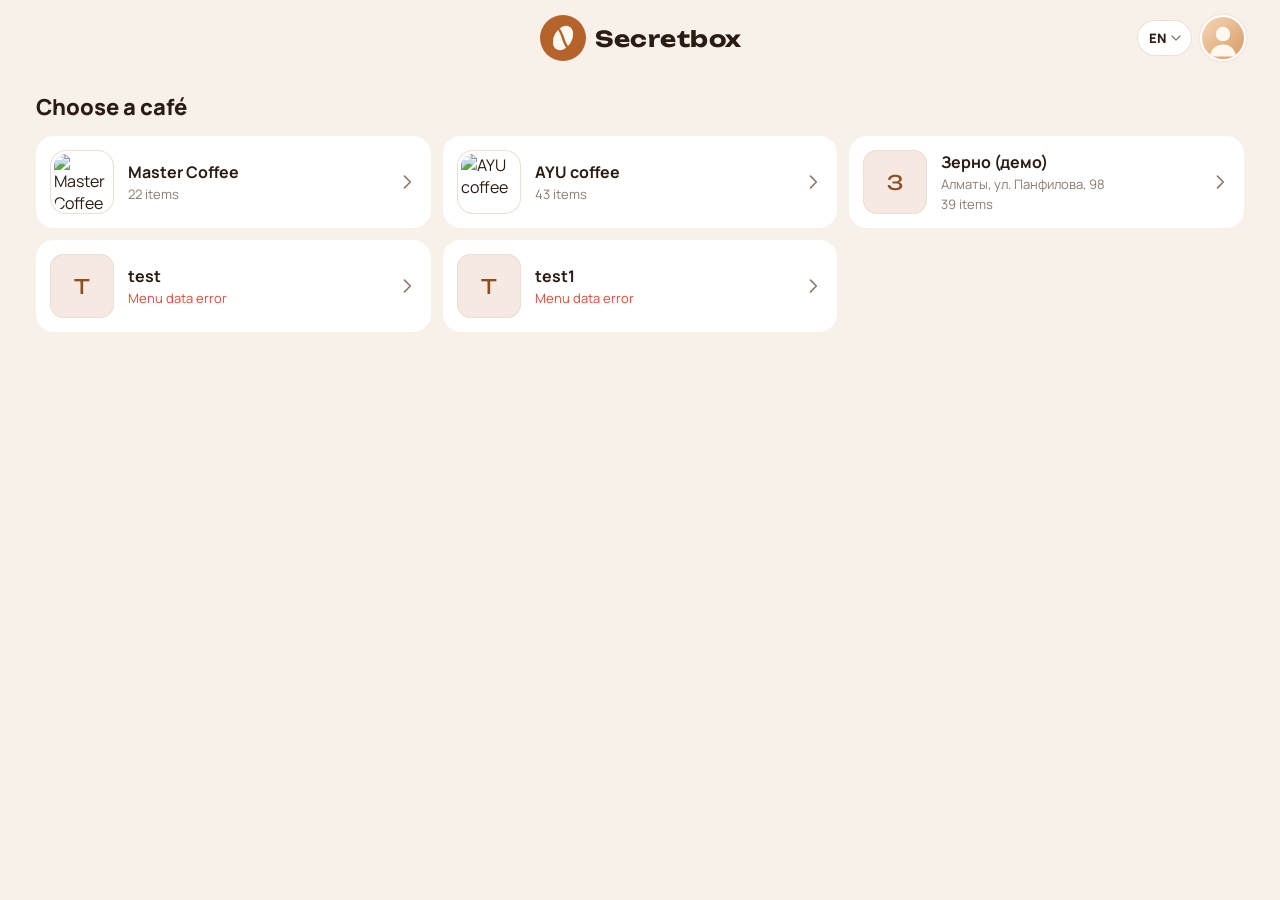
==== coffee-menu/index.html @ 2710d6aa "Фронтенд: поиск, добавки, языки, фильтры, профиль гостя, QR-коды столов - Поиск по меню (название, о" ====
<!doctype html>
<html lang="ru">
<head>
  <meta charset="utf-8">
  <meta name="viewport" content="width=device-width, initial-scale=1, viewport-fit=cover">
  <meta name="theme-color" content="#f7f1ea" media="(prefers-color-scheme: light)">
  <meta name="theme-color" content="#15110e" media="(prefers-color-scheme: dark)">
  <title>Меню кофейни</title>
  <link rel="preconnect" href="https://fonts.googleapis.com">
  <link rel="preconnect" href="https://fonts.gstatic.com" crossorigin>
  <link href="https://fonts.googleapis.com/css2?family=Manrope:wght@400;500;600;700;800&family=Unbounded:wght@600;700&display=swap" rel="stylesheet">
  <link rel="stylesheet" href="styles.css">
</head>
<body>
  <header class="topbar">
    <div class="container topbar-inner" id="topbar"></div>
  </header>

  <main>
    <section class="container today" id="today" hidden>
      <div class="section-head">
        <h2 id="todayTitle">Сегодня в меню</h2>
        <span class="today-date" id="todayDate"></span>
      </div>
      <div class="specials" id="specials"></div>
    </section>

    <nav class="tabs-wrap" id="tabsWrap" aria-label="Разделы меню" hidden>
      <div class="container">
        <div class="tabs" id="tabs"></div>
      </div>
    </nav>

    <section class="container menu" id="menu">
      <div class="loading">Загружаем меню…</div>
    </section>

    <section class="container screen" id="screen" hidden></section>
  </main>

  <button class="cart-bar" id="cartBar" type="button" data-order hidden></button>

  <div class="toast" id="toast" role="status" aria-live="polite" hidden></div>

  <div class="overlay" id="overlay" hidden>
    <div class="sheet" id="sheet" role="dialog" aria-modal="true"></div>
  </div>

  <!-- api.js — единственное место, которое знает, откуда берутся данные (сейчас JSON, потом БД) -->
  <script src="i18n.js"></script>
  <script src="api.js"></script>
  <script src="app.js"></script>
</body>
</html>
---- coffee-menu/styles.css ----
:root {
  color-scheme: light;
  --bg: #f7f1ea;
  --surface: #ffffff;
  --surface-2: #f3ebe2;
  --text: #2a1c13;
  --text-2: #4a3a2e;
  --muted: #8b7b6e;
  --line: #eadfd3;
  /* фирменный цвет: кофейня может задать свой (theme.accent в data/cafes.json), остальные оттенки считаются от него */
  --accent: #b5622b;
  --on-accent: #fff;
  --accent-dark: color-mix(in srgb, var(--accent) 78%, #000);
  --accent-soft: color-mix(in srgb, var(--accent) 14%, #fff);
  /* тёмные кнопки и плашки («Оплатить», плашка заказа, активная вкладка) */
  --ink: #2a1c13;
  --ink-hover: #3d2a1d;
  --on-ink: #fff;
  --round-bg: rgba(255, 255, 255, .92);
  --hot: #e2493b;
  --radius: 18px;
  --shadow: 0 6px 24px rgba(74, 44, 20, .08);
  --shadow-lg: 0 20px 60px rgba(42, 24, 10, .25);
  --gutter: 16px;
  --font: 'Manrope', system-ui, -apple-system, 'Segoe UI', Roboto, sans-serif;
}

/* тёмная тема — по настройке телефона/компьютера */
@media (prefers-color-scheme: dark) {
  :root {
    color-scheme: dark;
    --bg: #15110e;
    --surface: #211a15;
    --surface-2: #2c231d;
    --text: #f2e9e0;
    --text-2: #d6c9bd;
    --muted: #a39385;
    --line: #3a2f27;
    --accent-dark: color-mix(in srgb, var(--accent) 55%, #fff);
    --accent-soft: color-mix(in srgb, var(--accent) 26%, #211a15);
    --ink: #f2e9e0;
    --ink-hover: #ffffff;
    --on-ink: #1c1511;
    --round-bg: rgba(33, 26, 21, .9);
    --shadow: 0 6px 24px rgba(0, 0, 0, .35);
    --shadow-lg: 0 20px 60px rgba(0, 0, 0, .6);
  }
  /* логотипы кофеен рассчитаны на светлый фон */
  img.logo-mark { padding: 3px; border-radius: 12px; background: #fff; }
}

*,
*::before,
*::after { box-sizing: border-box; }

html { -webkit-text-size-adjust: 100%; }

body {
  margin: 0;
  font-family: var(--font);
  color: var(--text);
  background: var(--bg);
  -webkit-font-smoothing: antialiased;
  -webkit-tap-highlight-color: transparent;
  padding-bottom: calc(96px + env(safe-area-inset-bottom));
}
body.locked { overflow: hidden; }

h1, h2, h3, p { margin: 0; }
button { font: inherit; color: inherit; cursor: pointer; border: 0; background: none; padding: 0; }
svg { fill: none; stroke: currentColor; stroke-width: 2; stroke-linecap: round; stroke-linejoin: round; }

.container {
  width: 100%;
  max-width: 1240px;
  margin: 0 auto;
  padding: 0 var(--gutter);
}

/* ───────── шапка */

.topbar { padding: 14px 0 6px; }
.topbar-inner {
  display: grid;
  grid-template-columns: 1fr auto 1fr;
  align-items: center;
  gap: 12px;
}

.top-left { display: flex; flex-direction: column; align-items: flex-start; gap: 4px; min-width: 0; }
.table-pill {
  padding: 4px 10px;
  border-radius: 999px;
  background: var(--accent-soft);
  color: var(--accent-dark);
  font-weight: 800;
  font-size: 12.5px;
  white-space: nowrap;
}

.address {
  display: flex;
  align-items: center;
  gap: 8px;
  min-width: 0;
  max-width: 100%;
  color: inherit;
  text-decoration: none;
}
.address svg { width: 22px; height: 22px; flex: none; color: var(--accent); }
.address-text { display: flex; flex-direction: column; min-width: 0; line-height: 1.2; }
.address-text b,
.address-text small { white-space: nowrap; overflow: hidden; text-overflow: ellipsis; }
.address-text b { font-size: 14px; }
.address-text small { font-size: 12px; color: var(--muted); }

.logo {
  display: flex;
  align-items: center;
  gap: 8px;
  color: var(--text);
  text-decoration: none;
}
.logo { min-width: 0; max-width: 42vw; }
.logo-mark { width: 48px; height: 48px; flex: none; object-fit: contain; }
.logo-letter,
.cafe-logo.logo-letter {
  display: grid;
  place-items: center;
  border-radius: 14px;
  background: var(--accent-soft);
  color: var(--accent-dark);
  font-family: 'Unbounded', var(--font);
  font-size: 20px;
}
.logo-text {
  font-family: 'Unbounded', var(--font);
  font-weight: 700;
  font-size: 22px;
  letter-spacing: .02em;
  white-space: nowrap;
  overflow: hidden;
  text-overflow: ellipsis;
  max-width: 100%;
}

.top-right { justify-self: end; display: flex; align-items: center; gap: 10px; }

/* переключатель языка */
.lang { position: relative; }
.lang-btn {
  display: flex;
  align-items: center;
  gap: 2px;
  height: 36px;
  padding: 0 8px 0 12px;
  border-radius: 999px;
  background: var(--surface);
  box-shadow: inset 0 0 0 1px var(--line);
  font-weight: 800;
  font-size: 13px;
}
.lang-btn svg { width: 16px; height: 16px; color: var(--muted); }
.lang-btn:hover { box-shadow: inset 0 0 0 1px var(--accent); }
.lang-menu {
  position: absolute;
  z-index: 40;
  top: calc(100% + 6px);
  right: 0;
  display: flex;
  flex-direction: column;
  min-width: 160px;
  padding: 6px;
  border-radius: 16px;
  background: var(--surface);
  box-shadow: var(--shadow-lg);
}
.lang-menu[hidden] { display: none; }
.lang-menu button {
  display: flex;
  align-items: center;
  gap: 10px;
  padding: 10px 12px;
  border-radius: 10px;
  font-weight: 600;
  font-size: 14px;
  text-align: left;
}
.lang-menu button b { width: 24px; font-size: 12px; color: var(--muted); }
.lang-menu button:hover { background: var(--surface-2); }
.lang-menu button.active { background: var(--accent-soft); color: var(--accent-dark); }

.avatar {
  flex: none;
  width: 42px;
  height: 42px;
  border-radius: 50%;
  overflow: hidden;
  box-shadow: 0 0 0 2px var(--surface), 0 0 0 4px var(--accent-soft);
}
.avatar img { width: 100%; height: 100%; display: block; }

/* ───────── сегодня */

.today { padding-top: 18px; }

.section-head {
  display: flex;
  align-items: baseline;
  justify-content: space-between;
  gap: 12px;
  margin-bottom: 12px;
}
.section-head h2 { font-size: 22px; font-weight: 800; }
.today-date { color: var(--muted); font-size: 13px; }

.specials {
  display: grid;
  grid-template-columns: repeat(3, minmax(0, 1fr));
  gap: 14px;
}

.special {
  display: flex;
  gap: 14px;
  padding: 12px;
  background: var(--surface);
  border-radius: 22px;
  box-shadow: var(--shadow);
  cursor: pointer;
  transition: transform .2s, box-shadow .2s;
  outline: none;
}
.special:hover,
.special:focus-visible { transform: translateY(-2px); box-shadow: 0 12px 32px rgba(74, 44, 20, .13); }

.special-pic { position: relative; width: 132px; flex: none; }
.special-pic .pic { height: 100%; min-height: 132px; aspect-ratio: auto; font-size: 64px; }

.special-body { display: flex; flex-direction: column; min-width: 0; flex: 1; }
.special-label {
  align-self: flex-start;
  font-size: 11px;
  font-weight: 800;
  letter-spacing: .06em;
  text-transform: uppercase;
  color: var(--accent);
  background: var(--accent-soft);
  padding: 4px 8px;
  border-radius: 999px;
  margin-bottom: 6px;
}
.special-body h3 { font-size: 17px; line-height: 1.25; }
.special-body p { font-size: 13px; color: var(--muted); margin-top: 4px; line-height: 1.35; }
.special-foot { margin-top: auto; padding-top: 10px; display: flex; flex-direction: column; gap: 8px; }

/* ───────── лента разделов */

.tabs-wrap {
  position: sticky;
  top: 0;
  z-index: 20;
  margin-top: 22px;
  padding: 10px 0;
  background: color-mix(in srgb, var(--bg) 88%, transparent);
  backdrop-filter: blur(12px);
  -webkit-backdrop-filter: blur(12px);
  transition: box-shadow .2s;
}
.tabs-wrap.stuck { box-shadow: 0 6px 18px rgba(74, 44, 20, .08); }

.tabs {
  position: relative;
  display: flex;
  gap: 8px;
  overflow-x: auto;
  scrollbar-width: none;
  margin: 0 calc(var(--gutter) * -1);
  padding: 2px var(--gutter);
  scroll-padding: 0 var(--gutter);
}
.tabs::-webkit-scrollbar { display: none; }

.tab {
  flex: none;
  display: flex;
  align-items: center;
  gap: 6px;
  padding: 10px 16px;
  border-radius: 999px;
  background: var(--surface);
  font-weight: 700;
  font-size: 14px;
  white-space: nowrap;
  box-shadow: inset 0 0 0 1px var(--line);
  transition: background .2s, color .2s, box-shadow .2s;
}
.tab:hover { box-shadow: inset 0 0 0 1px var(--accent); }
.tab.active { background: var(--ink); color: var(--on-ink); box-shadow: none; }
.tab-emoji { font-size: 16px; }
.tab-icon { position: relative; padding: 0; width: 42px; justify-content: center; }
.tab-icon svg { width: 18px; height: 18px; stroke-width: 2.4; }
.tab-icon.on { box-shadow: inset 0 0 0 2px var(--accent); color: var(--accent-dark); }
.tab-count {
  position: absolute;
  top: -4px;
  right: -4px;
  display: grid;
  place-items: center;
  min-width: 18px;
  height: 18px;
  padding: 0 4px;
  border-radius: 999px;
  background: var(--accent);
  color: var(--on-accent);
  font-size: 11px;
  font-weight: 800;
}
/* у иконок в ленте место под счётчик, чтобы он не обрезался */
.tabs { padding-top: 6px; }

/* строка поиска на месте ленты разделов */
.search-bar {
  display: flex;
  align-items: center;
  gap: 10px;
  flex: 1;
  min-width: 0;
  height: 42px;
  padding: 0 6px 0 14px;
  border-radius: 999px;
  background: var(--surface);
  box-shadow: inset 0 0 0 1.5px var(--accent);
}
.search-bar > svg { width: 18px; height: 18px; flex: none; color: var(--muted); stroke-width: 2.4; }
.search-bar input {
  flex: 1;
  min-width: 0;
  height: 100%;
  border: 0;
  background: none;
  font: inherit;
  font-size: 16px; /* меньше 16px — iOS увеличивает страницу при фокусе */
  color: var(--text);
  outline: none;
}
.search-bar input::-webkit-search-cancel-button { display: none; }
.search-bar .link { flex: none; padding: 0 10px; }

/* ───────── меню */

.menu { padding-top: 6px; }
.group { margin-top: 18px; }
.group-title { font-size: 20px; font-weight: 800; margin-bottom: 12px; }
.group-title span { color: var(--muted); font-weight: 600; font-size: 15px; margin-left: 4px; }

.grid {
  display: grid;
  grid-template-columns: repeat(auto-fill, minmax(210px, 1fr));
  gap: 16px;
}

/* «картинка» позиции */
.pic {
  position: relative;
  display: grid;
  place-items: center;
  aspect-ratio: 1;
  border-radius: 16px;
  overflow: hidden;
  font-size: clamp(54px, 9vw, 84px);
  background:
    radial-gradient(circle at 28% 22%, rgba(255, 255, 255, .85), transparent 42%),
    radial-gradient(circle at 80% 90%, rgba(0, 0, 0, .08), transparent 45%),
    linear-gradient(150deg, var(--c1), var(--c2));
}
.pic::before,
.pic::after {
  content: '';
  position: absolute;
  border-radius: 50%;
  border: 2px solid rgba(255, 255, 255, .45);
}
.pic::before { width: 78%; aspect-ratio: 1; }
.pic::after { width: 56%; aspect-ratio: 1; background: rgba(255, 255, 255, .28); border: 0; }
.pic span {
  position: relative;
  z-index: 1;
  line-height: 1;
  filter: drop-shadow(0 10px 12px rgba(60, 30, 10, .28));
  transition: transform .3s cubic-bezier(.3, 1.5, .5, 1);
}
/* фото позиции (image_url) ложится поверх иконки; если файла нет — img удаляется и видна иконка */
.pic img {
  position: absolute;
  inset: 0;
  z-index: 2;
  width: 100%;
  height: 100%;
  object-fit: cover;
  background: var(--surface-2);
}

.card {
  position: relative;
  display: flex;
  flex-direction: column;
  background: var(--surface);
  border-radius: var(--radius);
  padding: 8px;
  cursor: pointer;
  transition: transform .2s, box-shadow .2s;
  outline: none;
}
.card:hover,
.card:focus-visible { box-shadow: var(--shadow); transform: translateY(-2px); }
.card:hover .pic span,
.special:hover .pic span { transform: scale(1.08) rotate(-4deg); }

.card-pic { position: relative; }
.badge {
  position: absolute;
  top: 8px;
  left: 8px;
  z-index: 2;
  padding: 4px 9px;
  border-radius: 999px;
  font-size: 11px;
  font-weight: 800;
  color: var(--on-ink);
  background: var(--ink);
}
.badge.hot { background: var(--hot); }
.badge.big { top: 16px; left: 16px; font-size: 13px; padding: 6px 12px; }

.card-body {
  display: flex;
  flex-direction: column;
  flex: 1;
  padding: 10px 4px 2px;
}
.card-title {
  font-size: 15px;
  font-weight: 700;
  line-height: 1.25;
}
.card-short {
  margin-top: 4px;
  font-size: 12.5px;
  line-height: 1.35;
  color: var(--muted);
  display: -webkit-box;
  -webkit-line-clamp: 2;
  -webkit-box-orient: vertical;
  overflow: hidden;
}
.card-price {
  display: flex;
  align-items: baseline;
  gap: 8px;
  margin: auto 0 10px;
  padding-top: 10px;
}
.card-price b { font-size: 17px; font-weight: 800; }
.card-price s, .pm-price s { color: var(--muted); font-size: 13px; }

/* ───────── кнопки */

.btn-add {
  display: flex;
  align-items: center;
  justify-content: center;
  gap: 6px;
  width: 100%;
  height: 40px;
  border-radius: 12px;
  background: var(--accent-soft);
  color: var(--accent-dark);
  font-weight: 800;
  font-size: 14px;
  transition: background .15s, color .15s, transform .1s;
}
.btn-add svg { width: 16px; height: 16px; stroke-width: 2.6; }
.btn-add:hover { background: var(--accent); color: var(--on-accent); }
.btn-add:active { transform: scale(.97); }

.btn-add.big {
  height: 54px;
  border-radius: 16px;
  background: var(--accent);
  color: var(--on-accent);
  font-size: 16px;
  gap: 10px;
}
.btn-add.big:hover { background: var(--accent-dark); }
.btn-sub { opacity: .8; font-weight: 600; }

.stepper {
  display: flex;
  align-items: center;
  justify-content: space-between;
  height: 40px;
  border-radius: 12px;
  background: var(--accent);
  color: var(--on-accent);
  font-weight: 800;
  overflow: hidden;
}
.stepper button {
  width: 40px;
  height: 100%;
  font-size: 20px;
  font-weight: 700;
  transition: background .15s;
}
.stepper button:hover { background: rgba(0, 0, 0, .12); }
.stepper.big { height: 54px; border-radius: 16px; font-size: 16px; }
.stepper.big button { width: 54px; font-size: 24px; }
.stepper.mini { height: 32px; width: 104px; border-radius: 10px; background: var(--surface-2); color: var(--text); font-size: 14px; }
.stepper.mini button { width: 32px; font-size: 18px; }

.btn-primary {
  display: block;
  width: 100%;
  height: 56px;
  border-radius: 16px;
  background: var(--ink);
  color: var(--on-ink);
  font-weight: 800;
  font-size: 16px;
  transition: transform .1s, background .2s;
}
.btn-primary:hover { background: var(--ink-hover); }
.btn-primary:active { transform: scale(.98); }

/* ───────── плашка заказа */

.cart-bar {
  position: fixed;
  z-index: 30;
  left: 50%;
  bottom: calc(14px + env(safe-area-inset-bottom));
  transform: translateX(-50%);
  width: min(460px, calc(100% - 2 * var(--gutter)));
  display: flex;
  align-items: center;
  justify-content: space-between;
  gap: 12px;
  height: 60px;
  padding: 0 20px 0 10px;
  border-radius: 20px;
  background: var(--ink);
  color: var(--on-ink);
  font-weight: 700;
  font-size: 15px;
  box-shadow: 0 14px 34px rgba(42, 24, 10, .35);
  animation: rise .35s cubic-bezier(.2, 1.3, .4, 1);
}
.cart-bar[hidden] { display: none; }
.cart-bar b { font-size: 17px; }
.cart-bar-left { display: flex; align-items: center; gap: 12px; }
.cart-bar-count {
  display: grid;
  place-items: center;
  min-width: 40px;
  height: 40px;
  padding: 0 8px;
  border-radius: 13px;
  background: var(--accent);
  color: var(--on-accent);
  font-weight: 800;
}
.cart-bar.bump .cart-bar-count { animation: bump .35s; }

@keyframes rise { from { transform: translate(-50%, 120%); } }
@keyframes bump { 40% { transform: scale(1.25); } }

/* ───────── модальные окна */

.overlay {
  position: fixed;
  inset: 0;
  z-index: 50;
  display: flex;
  align-items: center;
  justify-content: center;
  padding: 24px;
  background: rgba(30, 18, 10, 0);
  transition: background .25s;
}
.overlay[hidden] { display: none; }
.overlay.open { background: rgba(30, 18, 10, .5); }

.sheet {
  position: relative;
  display: flex;
  flex-direction: column;
  width: 100%;
  max-width: 780px;
  max-height: min(92vh, 1000px);
  background: var(--bg);
  border-radius: 28px;
  overflow: hidden;
  box-shadow: var(--shadow-lg);
  transform: translateY(24px) scale(.98);
  opacity: 0;
  transition: transform .3s cubic-bezier(.2, 1, .3, 1), opacity .25s;
}
.sheet.order { max-width: 560px; }
.overlay.open .sheet { transform: none; opacity: 1; }
.sheet.swap .sheet-scroll { animation: swap .3s ease; }
@keyframes swap { from { opacity: 0; transform: translateX(16px); } }

.sheet-scroll {
  overflow-y: auto;
  overscroll-behavior: contain;
  -webkit-overflow-scrolling: touch;
}

.sheet-controls {
  position: absolute;
  z-index: 5;
  top: 14px;
  left: 14px;
  right: 14px;
  display: flex;
  justify-content: space-between;
  pointer-events: none;
}
.round-btn {
  pointer-events: auto;
  display: grid;
  place-items: center;
  width: 42px;
  height: 42px;
  border-radius: 50%;
  background: var(--round-bg);
  color: var(--text);
  box-shadow: 0 4px 14px rgba(42, 24, 10, .15);
  backdrop-filter: blur(6px);
  transition: transform .15s;
}
.round-btn:hover { transform: scale(1.06); }
.round-btn svg { width: 20px; height: 20px; stroke-width: 2.4; }

/* окно позиции */
.pm-hero { position: relative; }
.pm-hero .pic {
  aspect-ratio: auto;
  height: clamp(260px, 42vh, 380px);
  border-radius: 0;
  font-size: clamp(120px, 22vw, 170px);
}
.pm-hero .pic::before { width: auto; height: 82%; }
.pm-hero .pic::after { width: auto; height: 58%; }

.pm-body {
  position: relative;
  margin-top: -24px;
  padding: 24px 24px 32px;
  background: var(--bg);
  border-radius: 24px 24px 0 0;
}
.pm-title { font-size: 26px; font-weight: 800; line-height: 1.2; }
.pm-title-row { display: flex; align-items: flex-start; justify-content: space-between; gap: 12px; }
.pm-tags { display: flex; flex-wrap: wrap; gap: 6px; margin-top: 10px; }

/* метки позиций: «🔥 Хит», «🌱 Веган» */
.tag {
  display: inline-flex;
  align-items: center;
  gap: 2px;
  padding: 4px 10px;
  border-radius: 999px;
  background: color-mix(in srgb, var(--tag, var(--accent)) 14%, var(--surface));
  color: color-mix(in srgb, var(--tag, var(--accent)) 80%, var(--text));
  font-size: 12.5px;
  font-weight: 800;
  white-space: nowrap;
}
.tag-on-pic {
  position: absolute;
  z-index: 3;
  top: 8px;
  left: 8px;
  max-width: calc(100% - 56px);
  overflow: hidden;
  text-overflow: ellipsis;
  background: color-mix(in srgb, var(--tag, var(--accent)) 12%, #fff);
  color: color-mix(in srgb, var(--tag, var(--accent)) 85%, #000);
  font-size: 11.5px;
  box-shadow: 0 2px 6px rgba(0, 0, 0, .08);
}

/* сердечко «в избранное» */
.fav-btn {
  position: absolute;
  z-index: 3;
  top: 6px;
  right: 6px;
  display: grid;
  place-items: center;
  width: 34px;
  height: 34px;
  border-radius: 50%;
  background: var(--round-bg);
  color: var(--muted);
  box-shadow: 0 2px 8px rgba(0, 0, 0, .1);
  transition: transform .15s, color .15s;
}
.fav-btn svg { width: 18px; height: 18px; stroke-width: 2.2; }
.fav-btn:hover { transform: scale(1.08); color: var(--hot); }
.fav-btn.on { color: var(--hot); }
.fav-btn.on svg { fill: currentColor; }
.fav-btn.big { position: static; flex: none; width: 42px; height: 42px; background: var(--surface); box-shadow: inset 0 0 0 1px var(--line); }
.fav-btn.big svg { width: 20px; height: 20px; }
.pm-meta {
  display: flex;
  flex-wrap: wrap;
  gap: 6px;
  margin-top: 10px;
}
.pm-meta span {
  font-size: 13px;
  font-weight: 600;
  color: var(--muted);
  padding: 5px 10px;
  border-radius: 999px;
  background: var(--surface);
}

.sizes { display: flex; gap: 8px; margin-top: 18px; }
.size {
  flex: 1;
  display: flex;
  flex-direction: column;
  align-items: center;
  gap: 2px;
  padding: 10px 8px;
  border-radius: 14px;
  background: var(--surface);
  box-shadow: inset 0 0 0 1.5px var(--line);
  transition: box-shadow .15s, background .15s;
}
.size b { font-size: 15px; }
.size small { font-size: 12px; color: var(--muted); }
.size.active { box-shadow: inset 0 0 0 2px var(--accent); background: var(--accent-soft); }

.pm-buy {
  display: grid;
  grid-template-columns: auto 1fr;
  align-items: center;
  gap: 16px;
  margin-top: 18px;
}
.pm-price { display: flex; flex-direction: column; }
.pm-price b { font-size: 26px; font-weight: 800; white-space: nowrap; }

.pm-desc { margin-top: 20px; font-size: 15px; line-height: 1.6; color: var(--text-2); }

.pm-h { margin: 26px 0 12px; font-size: 17px; font-weight: 800; }
.pm-h small { font-weight: 600; color: var(--muted); font-size: 13px; margin-left: 4px; }

.nutri { display: grid; grid-template-columns: repeat(var(--cols, 4), 1fr); gap: 8px; }
.nutri div {
  display: flex;
  flex-direction: column;
  align-items: center;
  padding: 12px 6px;
  border-radius: 14px;
  background: var(--surface);
  text-align: center;
}
.nutri b { font-size: 20px; font-weight: 800; }
.nutri small { font-size: 12px; color: var(--muted); }

.chips { display: flex; flex-wrap: wrap; gap: 6px; }
.chips span {
  font-size: 13px;
  font-weight: 600;
  padding: 7px 12px;
  border-radius: 999px;
  background: var(--surface);
  box-shadow: inset 0 0 0 1px var(--line);
}

.facts { margin: 18px 0 0; background: var(--surface); border-radius: 16px; padding: 4px 16px; }
.facts div {
  display: flex;
  justify-content: space-between;
  gap: 16px;
  padding: 11px 0;
  font-size: 14px;
}
.facts div + div { border-top: 1px solid var(--line); }
.facts dt { color: var(--muted); }
.facts dd { margin: 0; font-weight: 700; text-align: right; }

.rec-title { margin-top: 30px; }
.rec-row {
  display: grid;
  grid-auto-flow: column;
  grid-auto-columns: 180px;
  gap: 12px;
  overflow-x: auto;
  margin: 0 -24px;
  padding: 2px 24px 8px;
  scroll-snap-type: x mandatory;
  scroll-padding: 0 24px;
  scrollbar-width: thin;
}
.rec-row .card { scroll-snap-align: start; }
.rec-row .pic { font-size: 60px; }

/* окно заказа */
.om { padding: 24px 24px 0; }
.om-head { display: flex; align-items: baseline; gap: 16px; padding-right: 48px; }
.om-title { font-size: 26px; font-weight: 800; }
.link { color: var(--accent); font-weight: 700; font-size: 14px; }
.link:hover { text-decoration: underline; }

.lines { list-style: none; margin: 18px 0 0; padding: 0; display: flex; flex-direction: column; gap: 8px; }
.line {
  display: grid;
  grid-template-columns: 64px 1fr auto;
  align-items: center;
  gap: 12px;
  padding: 10px;
  border-radius: 16px;
  background: var(--surface);
}
.line-pic { cursor: pointer; }
.line-pic .pic { border-radius: 12px; font-size: 34px; }
.line-info { display: flex; flex-direction: column; gap: 2px; min-width: 0; cursor: pointer; }
.line-info b { font-size: 15px; line-height: 1.25; }
.line-info small { font-size: 12.5px; color: var(--muted); }
.line-info .line-mods { color: var(--accent-dark); font-weight: 600; }

/* добавки в окне позиции */
.mods { display: flex; flex-direction: column; gap: 16px; margin-top: 20px; }
.mod-head { display: flex; align-items: baseline; gap: 8px; margin-bottom: 8px; }
.mod-head h3 { font-size: 15px; font-weight: 800; }
.mod-head small { font-size: 12.5px; color: var(--muted); }
.mod-options { display: flex; flex-wrap: wrap; gap: 8px; }
.mod {
  display: flex;
  align-items: baseline;
  gap: 6px;
  padding: 9px 14px;
  border-radius: 999px;
  background: var(--surface);
  box-shadow: inset 0 0 0 1.5px var(--line);
  font-weight: 600;
  font-size: 14px;
  transition: box-shadow .15s, background .15s;
}
.mod small { font-size: 12.5px; color: var(--muted); font-weight: 600; }
.mod:hover { box-shadow: inset 0 0 0 1.5px var(--accent); }
.mod.active { background: var(--accent-soft); box-shadow: inset 0 0 0 2px var(--accent); color: var(--accent-dark); }
.mod.active small { color: var(--accent-dark); }

/* комментарий к заказу */
.comment {
  width: 100%;
  padding: 12px 14px;
  border: 0;
  border-radius: 14px;
  background: var(--surface);
  box-shadow: inset 0 0 0 1.5px var(--line);
  font: inherit;
  font-size: 16px;
  color: var(--text);
  resize: vertical;
}
.comment:focus { outline: none; box-shadow: inset 0 0 0 2px var(--accent); }

/* поле ввода имени */
.field-label { display: block; margin: 18px 0 8px; font-size: 15px; font-weight: 800; }
.text-input {
  width: 100%;
  height: 48px;
  padding: 0 14px;
  border: 0;
  border-radius: 14px;
  background: var(--surface);
  box-shadow: inset 0 0 0 1.5px var(--line);
  font: inherit;
  font-size: 16px;
  color: var(--text);
}
.text-input:focus { outline: none; box-shadow: inset 0 0 0 2px var(--accent); }

.btn-ghost {
  height: 48px;
  padding: 0 18px;
  border-radius: 14px;
  background: var(--surface);
  box-shadow: inset 0 0 0 1.5px var(--line);
  font-weight: 800;
  font-size: 15px;
  white-space: nowrap;
}
.btn-ghost:hover { box-shadow: inset 0 0 0 1.5px var(--accent); }
.btn-ghost.small { height: 36px; padding: 0 12px; border-radius: 10px; font-size: 13.5px; }

/* фильтры: ползунок цены */
.range { width: 100%; accent-color: var(--accent); height: 28px; }
.range-scale { display: flex; justify-content: space-between; font-size: 12.5px; color: var(--muted); }
.filter-actions { display: grid; grid-template-columns: auto 1fr; gap: 10px; margin-top: 28px; }

/* история заказов */
.history { list-style: none; margin: 0; padding: 0; display: flex; flex-direction: column; gap: 8px; }
.history-item { padding: 14px; border-radius: 16px; background: var(--surface); }
.history-head { display: flex; justify-content: space-between; align-items: baseline; gap: 10px; }
.history-head small { color: var(--muted); font-size: 12.5px; }
.history-item p { margin: 6px 0 10px; font-size: 14px; line-height: 1.4; color: var(--text-2); }
.history-foot { display: flex; justify-content: space-between; align-items: center; gap: 10px; }
.history-foot small { color: var(--muted); font-size: 13px; }
.history-foot small b { color: var(--text); }
.om > .hint:first-of-type { margin-top: 6px; }

/* уведомление «Заказ № 3 оформлен» */
.toast {
  position: fixed;
  z-index: 100;
  left: 50%;
  bottom: calc(86px + env(safe-area-inset-bottom));
  transform: translateX(-50%);
  max-width: min(480px, calc(100% - 2 * var(--gutter)));
  padding: 14px 18px;
  border-radius: 14px;
  background: var(--ink);
  color: var(--on-ink);
  font-weight: 700;
  font-size: 14.5px;
  line-height: 1.4;
  text-align: center;
  box-shadow: var(--shadow-lg);
}
.toast[hidden] { display: none; }
.toast.show { animation: rise .35s cubic-bezier(.2, 1.3, .4, 1); }
.line-right { display: flex; flex-direction: column; align-items: flex-end; gap: 8px; }
.line-right > b { font-size: 16px; white-space: nowrap; }

.segmented {
  display: grid;
  grid-template-columns: 1fr 1fr;
  gap: 4px;
  padding: 4px;
  border-radius: 16px;
  background: var(--surface-2);
}
.segmented button {
  height: 46px;
  border-radius: 12px;
  font-weight: 700;
  font-size: 15px;
  color: var(--muted);
  transition: background .15s, color .15s, box-shadow .15s;
}
.segmented button.active { background: var(--surface); color: var(--text); box-shadow: 0 2px 8px rgba(74, 44, 20, .1); }

.times { display: grid; grid-template-columns: repeat(auto-fill, minmax(150px, 1fr)); gap: 8px; }
.time {
  display: flex;
  flex-direction: column;
  align-items: flex-start;
  gap: 2px;
  padding: 12px 14px;
  border-radius: 14px;
  background: var(--surface);
  text-align: left;
  box-shadow: inset 0 0 0 1.5px var(--line);
  transition: box-shadow .15s, background .15s;
}
.time b { font-size: 15px; }
.time small { font-size: 12.5px; color: var(--muted); }
.time.active { box-shadow: inset 0 0 0 2px var(--accent); background: var(--accent-soft); }
.hint { margin-top: 10px; font-size: 12.5px; color: var(--muted); }

.summary {
  margin-top: 22px;
  padding: 6px 16px;
  border-radius: 16px;
  background: var(--surface);
}
.summary div { display: flex; justify-content: space-between; padding: 10px 0; font-size: 15px; color: var(--muted); }
.summary .total { border-top: 1px dashed var(--line); color: var(--text); font-weight: 800; font-size: 18px; }

.pay-wrap {
  position: sticky;
  bottom: 0;
  margin: 18px -24px 0;
  padding: 14px 24px calc(18px + env(safe-area-inset-bottom));
  background: linear-gradient(to top, var(--bg) 75%, transparent);
}
.pay { background: var(--accent); }
.pay:hover { background: var(--accent-dark); }

.empty { display: flex; flex-direction: column; align-items: center; gap: 6px; padding: 40px 0 32px; text-align: center; }
.empty-emoji { font-size: 64px; margin-bottom: 8px; }
.empty p { font-size: 18px; font-weight: 800; }
.empty small { color: var(--muted); margin-bottom: 18px; }
.empty code {
  max-width: 100%;
  padding: 6px 10px;
  border-radius: 8px;
  background: var(--surface-2);
  font-size: 13px;
  overflow-wrap: anywhere;
}
.empty.error small { max-width: 520px; margin-bottom: 10px; }

.loading { padding: 60px 0; text-align: center; color: var(--muted); font-weight: 600; }

/* ───────── выбор кофейни */

.screen { padding-top: 24px; }
.screen-title { font-size: 22px; font-weight: 800; margin-bottom: 14px; }
.cafes { display: grid; grid-template-columns: repeat(auto-fill, minmax(300px, 1fr)); gap: 12px; }
.cafe-card {
  display: flex;
  align-items: center;
  gap: 14px;
  padding: 14px;
  border-radius: var(--radius);
  background: var(--surface);
  color: inherit;
  text-decoration: none;
  transition: transform .2s, box-shadow .2s;
}
.cafe-card:hover { transform: translateY(-2px); box-shadow: var(--shadow); }
.cafe-card > svg { width: 20px; height: 20px; margin-left: auto; flex: none; color: var(--muted); }
.cafe-logo {
  width: 64px;
  height: 64px;
  flex: none;
  padding: 4px;
  border-radius: 16px;
  background: #fff;
  object-fit: contain;
  box-shadow: inset 0 0 0 1px var(--line);
}
.cafe-info { display: flex; flex-direction: column; gap: 2px; min-width: 0; }
.cafe-info b { font-size: 16px; }
.cafe-info small { font-size: 13px; color: var(--muted); }
.cafe-card.broken .cafe-status { color: var(--hot); }

/* ───────── планшет */

@media (max-width: 1000px) {
  .specials {
    grid-template-columns: none;
    grid-auto-flow: column;
    grid-auto-columns: minmax(340px, 46%);
    overflow-x: auto;
    scroll-snap-type: x mandatory;
    scrollbar-width: none;
    margin: 0 calc(var(--gutter) * -1);
    padding: 4px var(--gutter) 14px;
    scroll-padding: 0 var(--gutter);
  }
  .specials::-webkit-scrollbar { display: none; }
  .special { scroll-snap-align: start; }
}

/* ───────── телефон */

@media (max-width: 640px) {
  .topbar { padding-top: 10px; }
  .topbar-inner { gap: 8px; }
  .address svg { width: 18px; height: 18px; }
  .address-text b { font-size: 12.5px; }
  .address-text small { font-size: 11px; }
  .logo { flex-direction: column; gap: 2px; }
  .logo-mark { width: 36px; height: 36px; }
  .logo-text { font-size: 14px; }
  .cafes { grid-template-columns: 1fr; }
  .avatar { width: 38px; height: 38px; }
  .top-right { gap: 6px; }
  .lang-btn { height: 32px; padding: 0 4px 0 9px; font-size: 12px; }
  .lang-btn svg { width: 14px; height: 14px; }

  .today { padding-top: 12px; }
  .section-head h2 { font-size: 19px; }
  .specials { grid-auto-columns: 86%; gap: 10px; }
  .special { padding: 10px; gap: 12px; border-radius: 20px; }
  .special-pic { width: 112px; }
  .special-pic .pic { min-height: 112px; font-size: 54px; }
  .special-body h3 { font-size: 16px; }
  .special-body p { display: -webkit-box; -webkit-line-clamp: 2; -webkit-box-orient: vertical; overflow: hidden; }

  .tabs-wrap { margin-top: 8px; }
  .tab { padding: 9px 14px; font-size: 13.5px; }

  .group-title { font-size: 18px; }
  .grid { grid-template-columns: repeat(2, minmax(0, 1fr)); gap: 10px; }
  .card { padding: 6px; border-radius: 16px; }
  .card-body { padding: 8px 3px 2px; }
  .card-title { font-size: 14px; }
  .card-short { font-size: 12px; }
  .card-price b { font-size: 16px; }
  .btn-add, .stepper:not(.mini) { height: 38px; font-size: 13.5px; }
  .btn-add.big, .stepper.big { height: 52px; font-size: 15px; }

  /* окна — снизу на весь экран */
  .overlay { padding: 0; align-items: flex-end; }
  .sheet,
  .sheet.order {
    max-width: none;
    max-height: calc(100dvh - 24px);
    border-radius: 24px 24px 0 0;
    transform: translateY(100%);
    opacity: 1;
  }
  .sheet-controls { top: 12px; left: 12px; right: 12px; }

  .pm-hero .pic { height: 300px; }
  .pm-body { padding: 22px var(--gutter) 28px; }
  .pm-title { font-size: 22px; }
  .pm-price b { font-size: 22px; }
  .nutri { gap: 6px; }
  .nutri b { font-size: 17px; }
  .nutri small { font-size: 11px; }
  .rec-row { grid-auto-columns: 46%; margin: 0 calc(var(--gutter) * -1); padding: 2px var(--gutter) 8px; scroll-padding: 0 var(--gutter); }

  .om { padding: 22px var(--gutter) 0; }
  .om-title { font-size: 22px; }
  .line { grid-template-columns: 56px 1fr auto; gap: 10px; padding: 8px; }
  .line-info b { font-size: 14px; }
  .stepper.mini { width: 96px; }
  .times { grid-template-columns: 1fr 1fr; }
  .pay-wrap { margin: 18px calc(var(--gutter) * -1) 0; padding-left: var(--gutter); padding-right: var(--gutter); }
}

@media (max-width: 360px) {
  .address-text small { display: none; }
  .card-short { -webkit-line-clamp: 1; }
}

@media (prefers-reduced-motion: reduce) {
  *, *::before, *::after { animation: none !important; transition: none !important; }
}
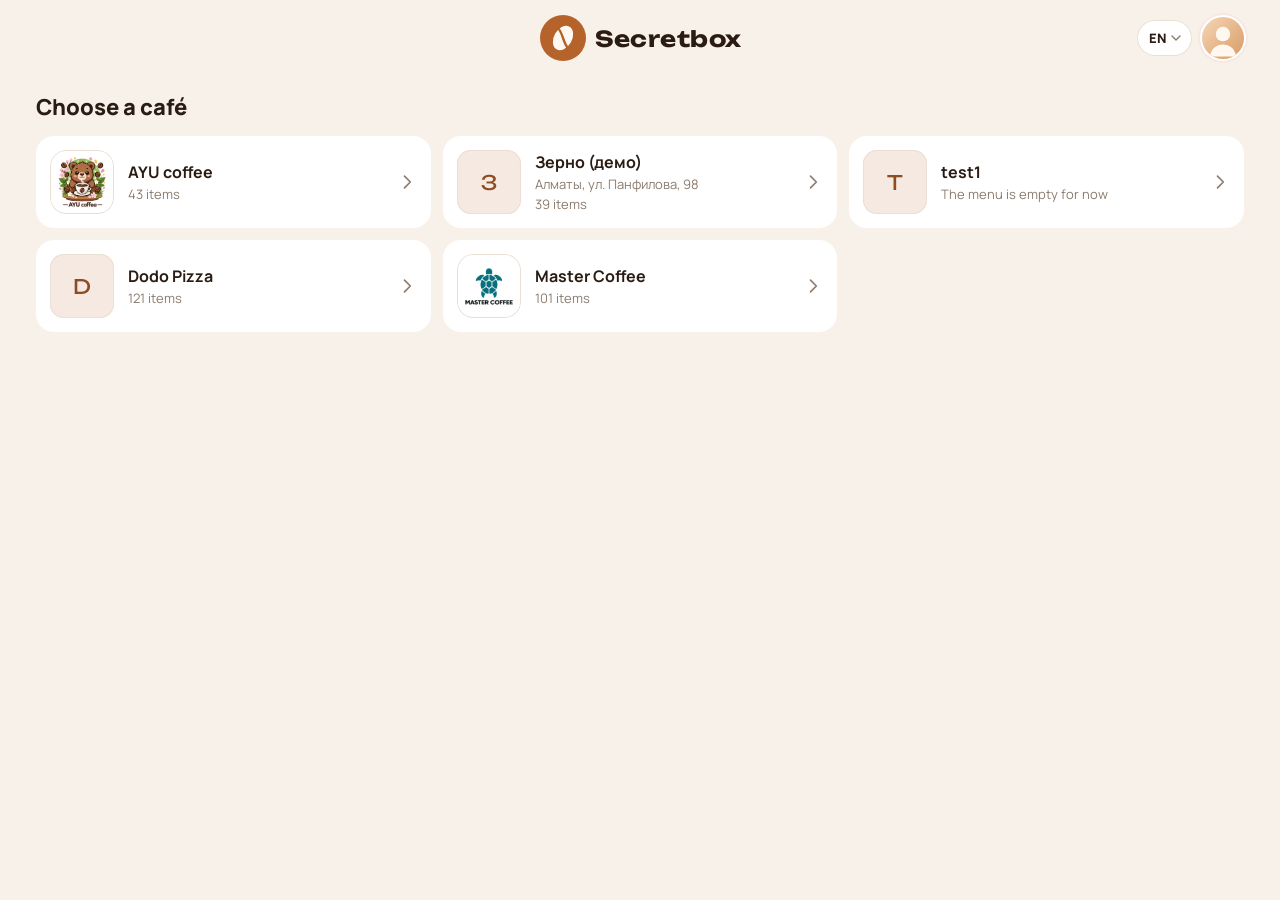
==== commit 3ce850a9: "Add optional demo pickup and delivery modules # Conflicts: #	coffee-menu/tabs/master_coffee/cafe.jso" ====
--- a/coffee-menu/index.html
+++ b/coffee-menu/index.html
@@ -49,6 +49,8 @@
   <!-- api.js — единственное место, которое знает, откуда берутся данные (сейчас JSON, потом БД) -->
   <script src="i18n.js"></script>
   <script src="api.js"></script>
+  <script src="modules/pickup.js"></script>
+  <script src="modules/delivery.js"></script>
   <script src="app.js"></script>
 </body>
 </html>
--- a/coffee-menu/styles.css
+++ b/coffee-menu/styles.css
@@ -7,7 +7,7 @@
   --text-2: #4a3a2e;
   --muted: #8b7b6e;
   --line: #eadfd3;
-  /* фирменный цвет: кофейня может задать свой (theme.accent в data/cafes.json), остальные оттенки считаются от него */
+  /* фирменный цвет: кофейня может задать свой (theme.accent в tabs/<id>/cafe.json), остальные оттенки считаются от него */
   --accent: #b5622b;
   --on-accent: #fff;
   --accent-dark: color-mix(in srgb, var(--accent) 78%, #000);
@@ -88,6 +88,43 @@
 }
 
 .top-left { display: flex; flex-direction: column; align-items: flex-start; gap: 4px; min-width: 0; }
+
+/* кнопка «Проверить API» — только для персонала (?staff=1) */
+.api-chip {
+  display: inline-flex;
+  align-items: center;
+  gap: 6px;
+  padding: 7px 14px 7px 11px;
+  border-radius: 999px;
+  background: var(--accent-soft);
+  color: var(--accent-dark);
+  box-shadow: inset 0 0 0 1.5px var(--accent);
+  font-weight: 800;
+  font-size: 13px;
+  white-space: nowrap;
+}
+.api-chip:hover { background: var(--accent); color: var(--on-accent); }
+.api-dot { width: 9px; height: 9px; flex: none; border-radius: 50%; background: #b9ada2; }
+.api-dot.ok { background: #2f9e44; box-shadow: 0 0 0 3px color-mix(in srgb, #2f9e44 25%, transparent); }
+.api-dot.fail { background: var(--hot); box-shadow: 0 0 0 3px color-mix(in srgb, var(--hot) 25%, transparent); }
+.api-dot.checking { background: #f0a020; animation: pulse 1s ease-in-out infinite; }
+@keyframes pulse { 50% { opacity: .35; } }
+.api-status {
+  display: flex;
+  align-items: flex-start;
+  gap: 12px;
+  margin-top: 16px;
+  padding: 14px;
+  border-radius: 16px;
+  background: var(--surface);
+}
+.api-status .api-dot { margin-top: 5px; width: 12px; height: 12px; }
+.api-status div { display: flex; flex-direction: column; gap: 2px; }
+.api-status b { font-size: 15px; }
+.api-status small { font-size: 12.5px; color: var(--muted); }
+.api-status.ok b { color: #2b8a3e; }
+.api-status.fail b { color: var(--hot); }
+.btn-primary:disabled { opacity: .6; cursor: progress; }
 .table-pill {
   padding: 4px 10px;
   border-radius: 999px;
@@ -400,6 +437,20 @@
   object-fit: cover;
   background: var(--surface-2);
 }
+/* в большом окне позиции фото целиком (contain), а по бокам — цвет его фона: под фото лежит его копия,
+   растянутая так, что видно только левый верхний угол (там всегда фон), и размытая в ровный цвет */
+.pic.xl img { object-fit: contain; background: none; z-index: 3; }
+.pic.xl img.pic-blur {
+  z-index: 2;
+  inset: -60px;              /* с запасом: у размытия края прозрачные — пусть они будут за пределами окна */
+  width: calc(100% + 120px);
+  height: calc(100% + 120px);
+  object-fit: cover;
+  object-position: 0 0;
+  transform: scale(8);
+  transform-origin: 60px 60px;
+  filter: blur(16px);
+}
 
 .card {
   position: relative;
@@ -889,6 +940,17 @@
   color: var(--text);
 }
 .text-input:focus { outline: none; box-shadow: inset 0 0 0 2px var(--accent); }
+.fulfillment-panel { margin-top: 16px; padding: 16px; background: var(--surface-2); border-radius: 16px; }
+.fulfillment-panel > p { line-height: 1.5; }
+.demo-note { padding: 12px 14px; border-radius: 12px; background: var(--accent-soft); color: var(--accent-dark); font-size: 13px; line-height: 1.5; }
+.fulfillment-panel .demo-note { margin-top: 0; }
+.field-error { color: #ba3838; font-size: 13px; margin: 8px 0; line-height: 1.5; }
+.text-input[aria-invalid="true"] { box-shadow: inset 0 0 0 2px #ba3838; }
+.pay:disabled { opacity: .5; cursor: not-allowed; }
+.demo-label { display: block; color: var(--accent-dark); }
+.receipt-icon { font-size: 48px; margin-bottom: 12px; }
+.receipt > p { overflow-wrap: anywhere; }
+.receipt > .pay { width: 100%; margin-top: 20px; }
 
 .btn-ghost {
   height: 48px;
